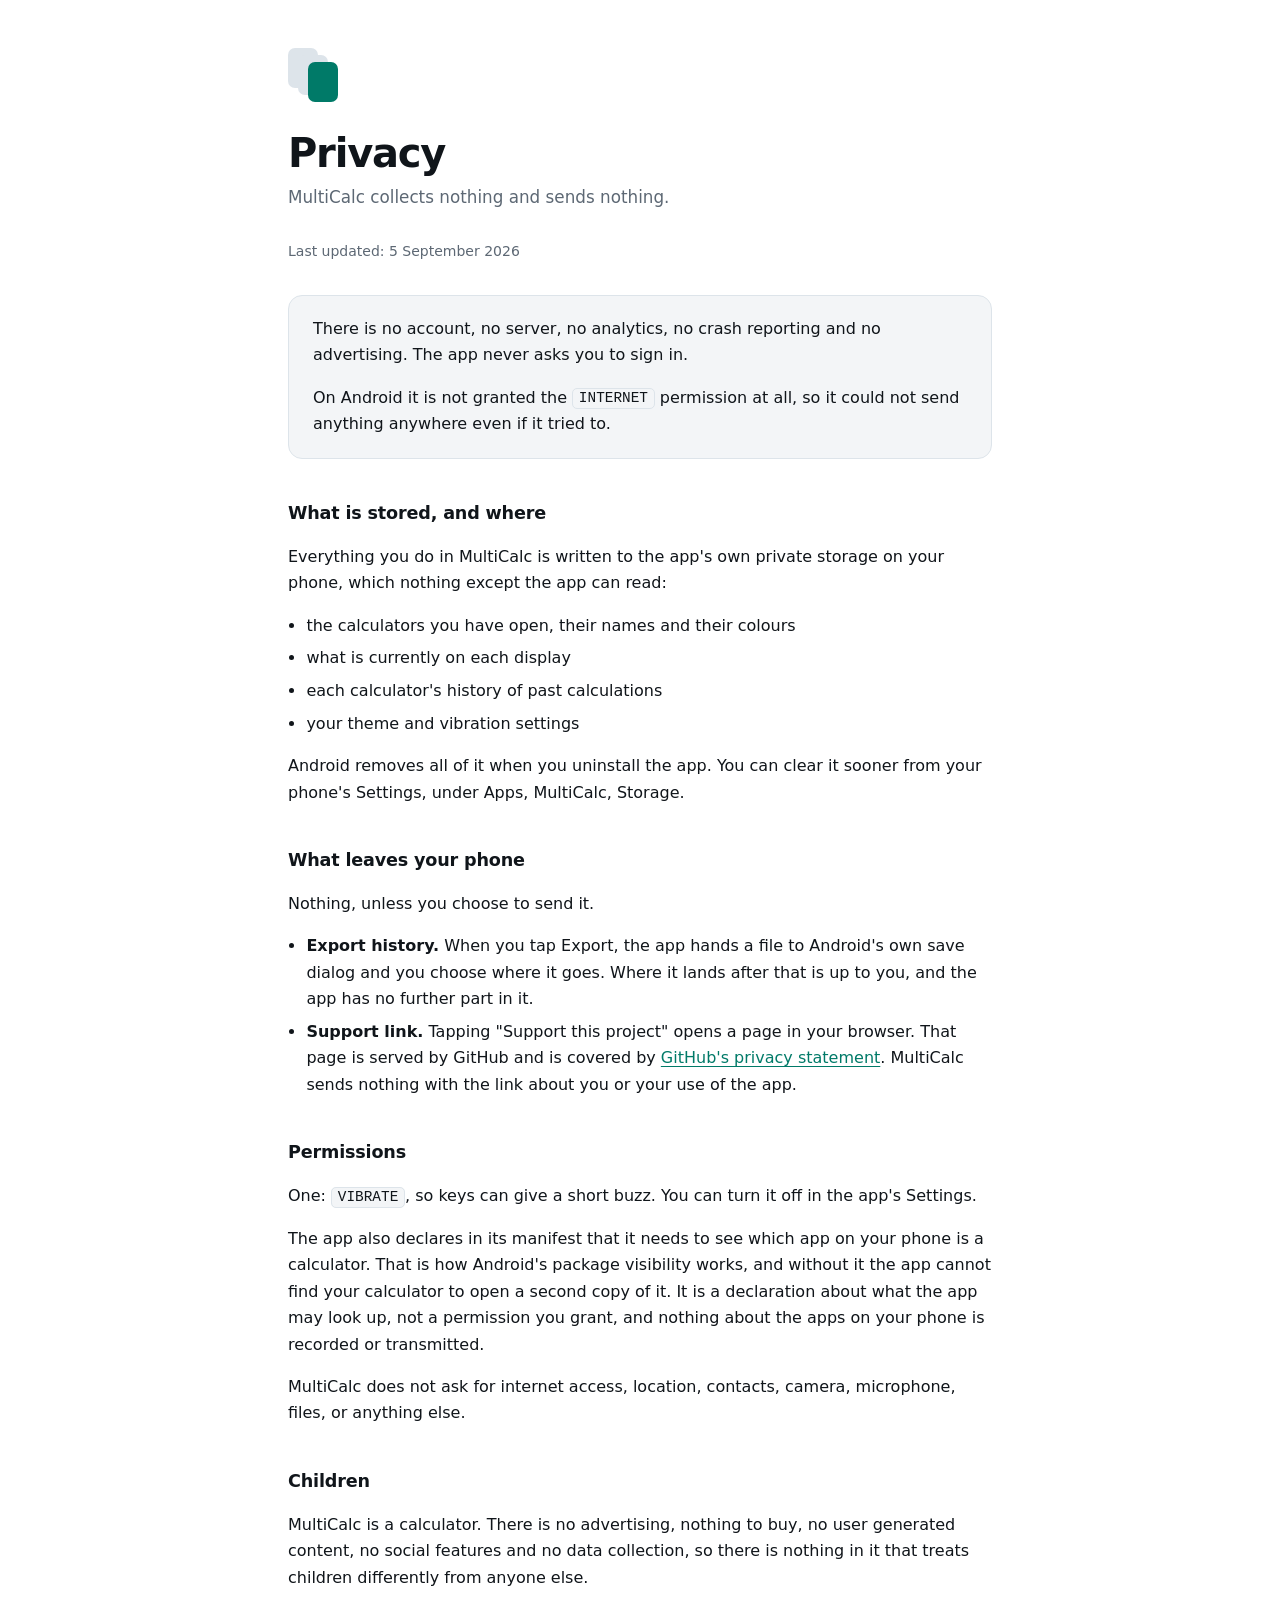
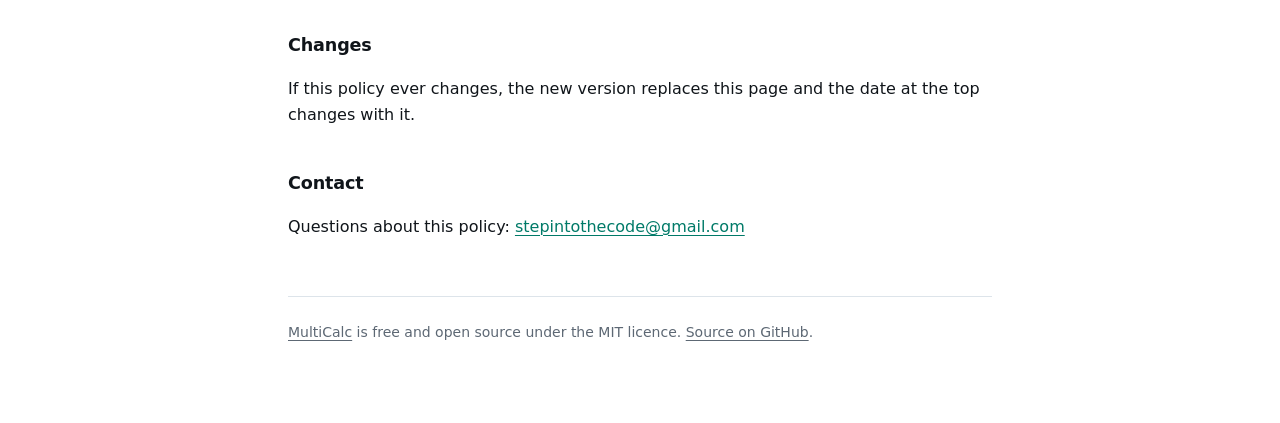
==== privacy/index.html @ 20e9392d "doc: update privacy policy location and update all relevant docs" ====
<!doctype html>
<html lang="en">
<head>
<meta charset="utf-8">
<meta name="viewport" content="width=device-width, initial-scale=1, viewport-fit=cover">
<title>Privacy - MultiCalc</title>
<meta name="description" content="MultiCalc collects nothing and sends nothing. It has no internet permission at all. The full policy, in plain words.">
<meta name="theme-color" content="#0B0D10">
<link rel="stylesheet" href="../assets/site.css">
</head>
<body>
<div class="wrap">

  <div class="mark" aria-hidden="true"><i></i><i></i><i></i></div>

  <h1>Privacy</h1>
  <p class="lede">MultiCalc collects nothing and sends nothing.</p>
  <p class="updated">Last updated: 5 September 2026</p>

  <div class="card">
    <p>
      There is no account, no server, no analytics, no crash reporting and no
      advertising. The app never asks you to sign in.
    </p>
    <p>
      On Android it is not granted the <code>INTERNET</code> permission at all, so
      it could not send anything anywhere even if it tried to.
    </p>
  </div>

  <h2>What is stored, and where</h2>
  <p>
    Everything you do in MultiCalc is written to the app's own private storage on
    your phone, which nothing except the app can read:
  </p>
  <ul>
    <li>the calculators you have open, their names and their colours</li>
    <li>what is currently on each display</li>
    <li>each calculator's history of past calculations</li>
    <li>your theme and vibration settings</li>
  </ul>
  <p>
    Android removes all of it when you uninstall the app. You can clear it sooner
    from your phone's Settings, under Apps, MultiCalc, Storage.
  </p>

  <h2>What leaves your phone</h2>
  <p>Nothing, unless you choose to send it.</p>
  <ul>
    <li>
      <strong>Export history.</strong> When you tap Export, the app hands a file to
      Android's own save dialog and you choose where it goes. Where it lands after
      that is up to you, and the app has no further part in it.
    </li>
    <li>
      <strong>Support link.</strong> Tapping "Support this project" opens a page in
      your browser. That page is served by GitHub and is covered by
      <a href="https://docs.github.com/site-policy/privacy-policies/github-general-privacy-statement">GitHub's
      privacy statement</a>. MultiCalc sends nothing with the link about you or your
      use of the app.
    </li>
  </ul>

  <h2>Permissions</h2>
  <p>
    One: <code>VIBRATE</code>, so keys can give a short buzz. You can turn it off in
    the app's Settings.
  </p>
  <p>
    The app also declares in its manifest that it needs to see which app on your
    phone is a calculator. That is how Android's package visibility works, and
    without it the app cannot find your calculator to open a second copy of it. It
    is a declaration about what the app may look up, not a permission you grant, and
    nothing about the apps on your phone is recorded or transmitted.
  </p>
  <p>
    MultiCalc does not ask for internet access, location, contacts, camera,
    microphone, files, or anything else.
  </p>

  <h2>Children</h2>
  <p>
    MultiCalc is a calculator. There is no advertising, nothing to buy, no user
    generated content, no social features and no data collection, so there is
    nothing in it that treats children differently from anyone else.
  </p>

  <h2>Changes</h2>
  <p>
    If this policy ever changes, the new version replaces this page and the date at
    the top changes with it.
  </p>

  <h2>Contact</h2>
  <p>
    Questions about this policy:
    <a href="mailto:stepintothecode@gmail.com">stepintothecode@gmail.com</a>
  </p>

  <footer>
    <a href="../">MultiCalc</a> is free and open source under the MIT licence.
    <a href="https://github.com/stepintothecode/multicalc">Source on GitHub</a>.
  </footer>

</div>
</body>
</html>
---- assets/site.css ----
/* The published pages: the landing page and the privacy policy.
   Same palette as the app, so the three feel like one thing. */

:root {
  --bg: #0b0d10;
  --surface: #13171c;
  --border: #242a32;
  --text: #eceff3;
  --muted: #8b95a1;
  --accent: #23c6aa;
  --ink: #04221d;
}

@media (prefers-color-scheme: light) {
  :root {
    --bg: #ffffff;
    --surface: #f3f5f7;
    --border: #dde4ea;
    --text: #10151a;
    --muted: #5d6874;
    --accent: #007a68;
    --ink: #ffffff;
  }
}

* {
  box-sizing: border-box;
}

body {
  margin: 0;
  padding: 3rem 1.25rem 5rem;
  background: var(--bg);
  color: var(--text);
  font: 16px/1.65 system-ui, -apple-system, "Segoe UI", Roboto, sans-serif;
  -webkit-text-size-adjust: 100%;
}

.wrap {
  max-width: 44rem;
  margin: 0 auto;
}

/* Three stacked calculator bodies, the same idea as the app icon. */
.mark {
  position: relative;
  width: 54px;
  height: 54px;
  margin-bottom: 1.75rem;
}

.mark i {
  position: absolute;
  width: 30px;
  height: 40px;
  border-radius: 7px;
  background: var(--border);
}

.mark i:nth-child(1) { left: 0; top: 0; }
.mark i:nth-child(2) { left: 10px; top: 7px; }
.mark i:nth-child(3) { left: 20px; top: 14px; background: var(--accent); }

h1 {
  margin: 0 0 0.5rem;
  font-size: clamp(1.75rem, 5vw, 2.5rem);
  letter-spacing: -0.03em;
  line-height: 1.15;
}

h2 {
  margin: 2.5rem 0 0.75rem;
  font-size: 1.1rem;
  letter-spacing: -0.01em;
}

.lede {
  color: var(--muted);
  font-size: 1.05rem;
  margin: 0 0 2rem;
}

p,
li {
  color: var(--text);
}

ul {
  padding-left: 1.15rem;
}

li {
  margin-bottom: 0.4rem;
}

.card {
  background: var(--surface);
  border: 1px solid var(--border);
  border-radius: 14px;
  padding: 1.25rem 1.5rem;
  margin: 1.5rem 0;
}

.card p:first-child {
  margin-top: 0;
}

.card p:last-child {
  margin-bottom: 0;
}

code {
  background: var(--surface);
  border: 1px solid var(--border);
  border-radius: 5px;
  padding: 0.1em 0.4em;
  font-size: 0.9em;
}

a {
  color: var(--accent);
  text-decoration-thickness: 1px;
  text-underline-offset: 3px;
}

.btn {
  display: inline-block;
  margin: 0.4rem 0.5rem 0.4rem 0;
  padding: 0.7rem 1.15rem;
  border-radius: 12px;
  background: var(--accent);
  color: var(--ink);
  font-weight: 700;
  text-decoration: none;
}

.btn.ghost {
  background: transparent;
  color: var(--text);
  border: 1px solid var(--border);
}

.updated {
  color: var(--muted);
  font-size: 0.875rem;
  margin: -0.25rem 0 2rem;
}

footer {
  margin-top: 3.5rem;
  padding-top: 1.5rem;
  border-top: 1px solid var(--border);
  color: var(--muted);
  font-size: 0.875rem;
}

footer a {
  color: var(--muted);
}
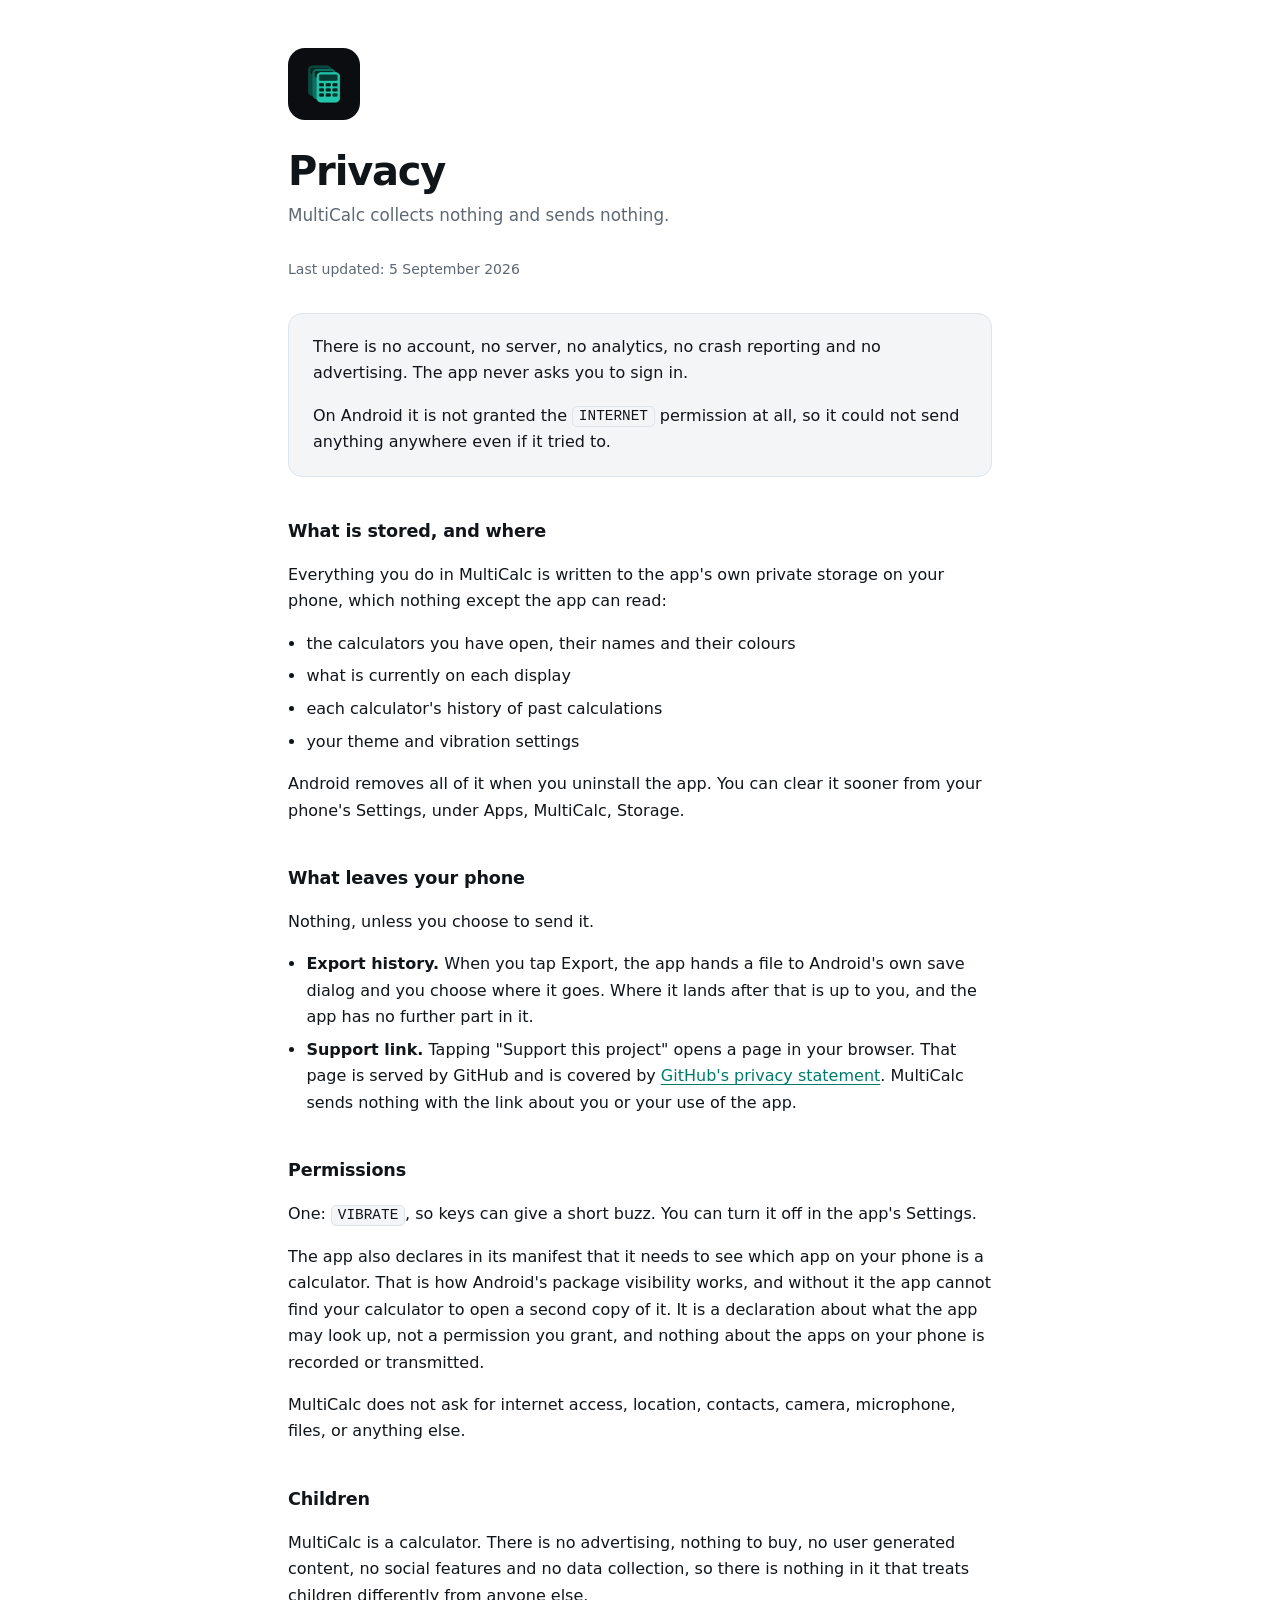
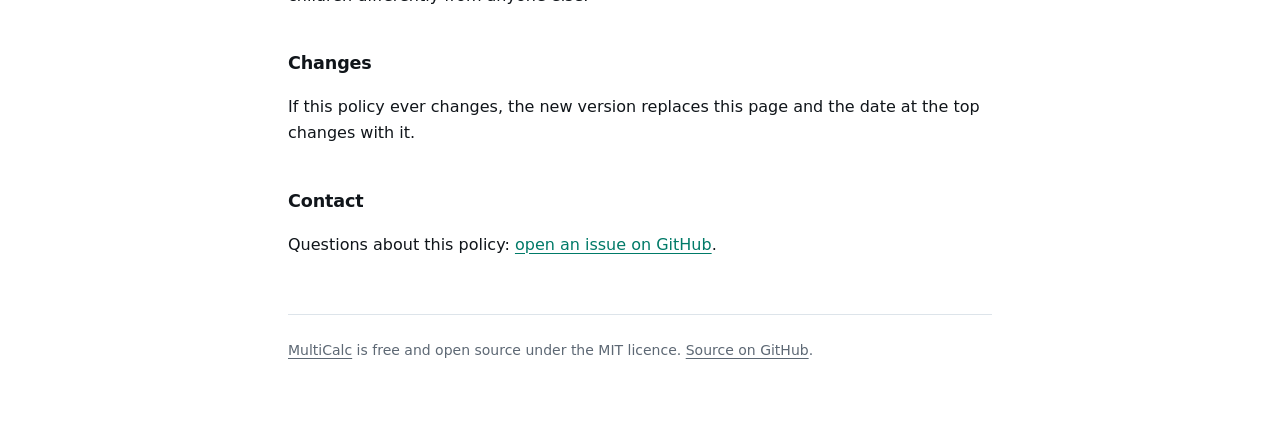
==== commit f99cd6dc: "fix: logo and stale links" ====
--- a/privacy/index.html
+++ b/privacy/index.html
@@ -11,7 +11,8 @@
 <body>
 <div class="wrap">
 
-  <div class="mark" aria-hidden="true"><i></i><i></i><i></i></div>
+  <img class="mark" src="../assets/logo/icon-192.png" width="72" height="72" alt="MultiCalc">
+
 
   <h1>Privacy</h1>
   <p class="lede">MultiCalc collects nothing and sends nothing.</p>
@@ -94,7 +95,7 @@
   <h2>Contact</h2>
   <p>
     Questions about this policy:
-    <a href="mailto:stepintothecode@gmail.com">stepintothecode@gmail.com</a>
+    <a href="https://github.com/stepintothecode/multicalc/issues">open an issue on GitHub</a>.
   </p>
 
   <footer>
--- a/assets/site.css
+++ b/assets/site.css
@@ -41,25 +41,15 @@
   margin: 0 auto;
 }
 
-/* Three stacked calculator bodies, the same idea as the app icon. */
+/* The real app icon, not an approximation of it. A hand drawn stand-in was here first
+   and read as a different logo, which is worse than no logo. */
 .mark {
-  position: relative;
-  width: 54px;
-  height: 54px;
+  display: block;
+  width: 72px;
+  height: 72px;
+  border-radius: 17px;
   margin-bottom: 1.75rem;
 }
-
-.mark i {
-  position: absolute;
-  width: 30px;
-  height: 40px;
-  border-radius: 7px;
-  background: var(--border);
-}
-
-.mark i:nth-child(1) { left: 0; top: 0; }
-.mark i:nth-child(2) { left: 10px; top: 7px; }
-.mark i:nth-child(3) { left: 20px; top: 14px; background: var(--accent); }
 
 h1 {
   margin: 0 0 0.5rem;
